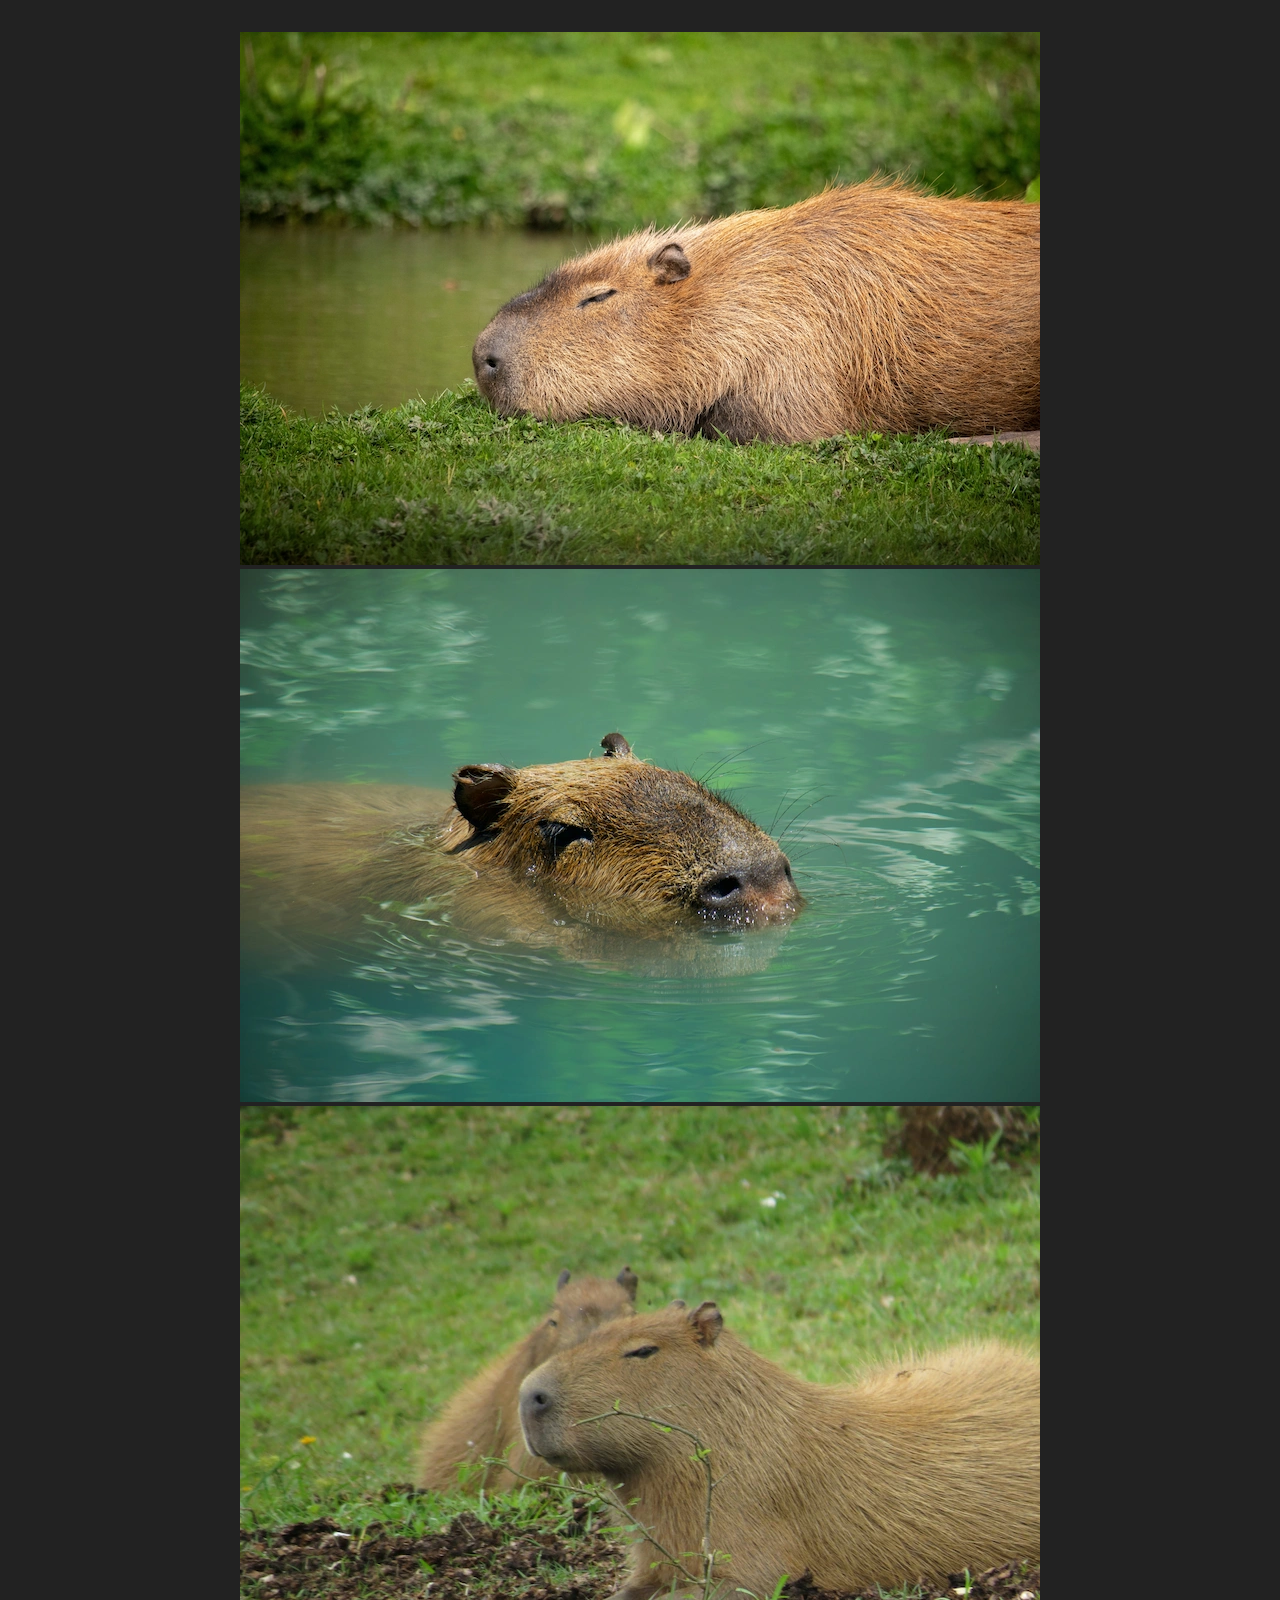
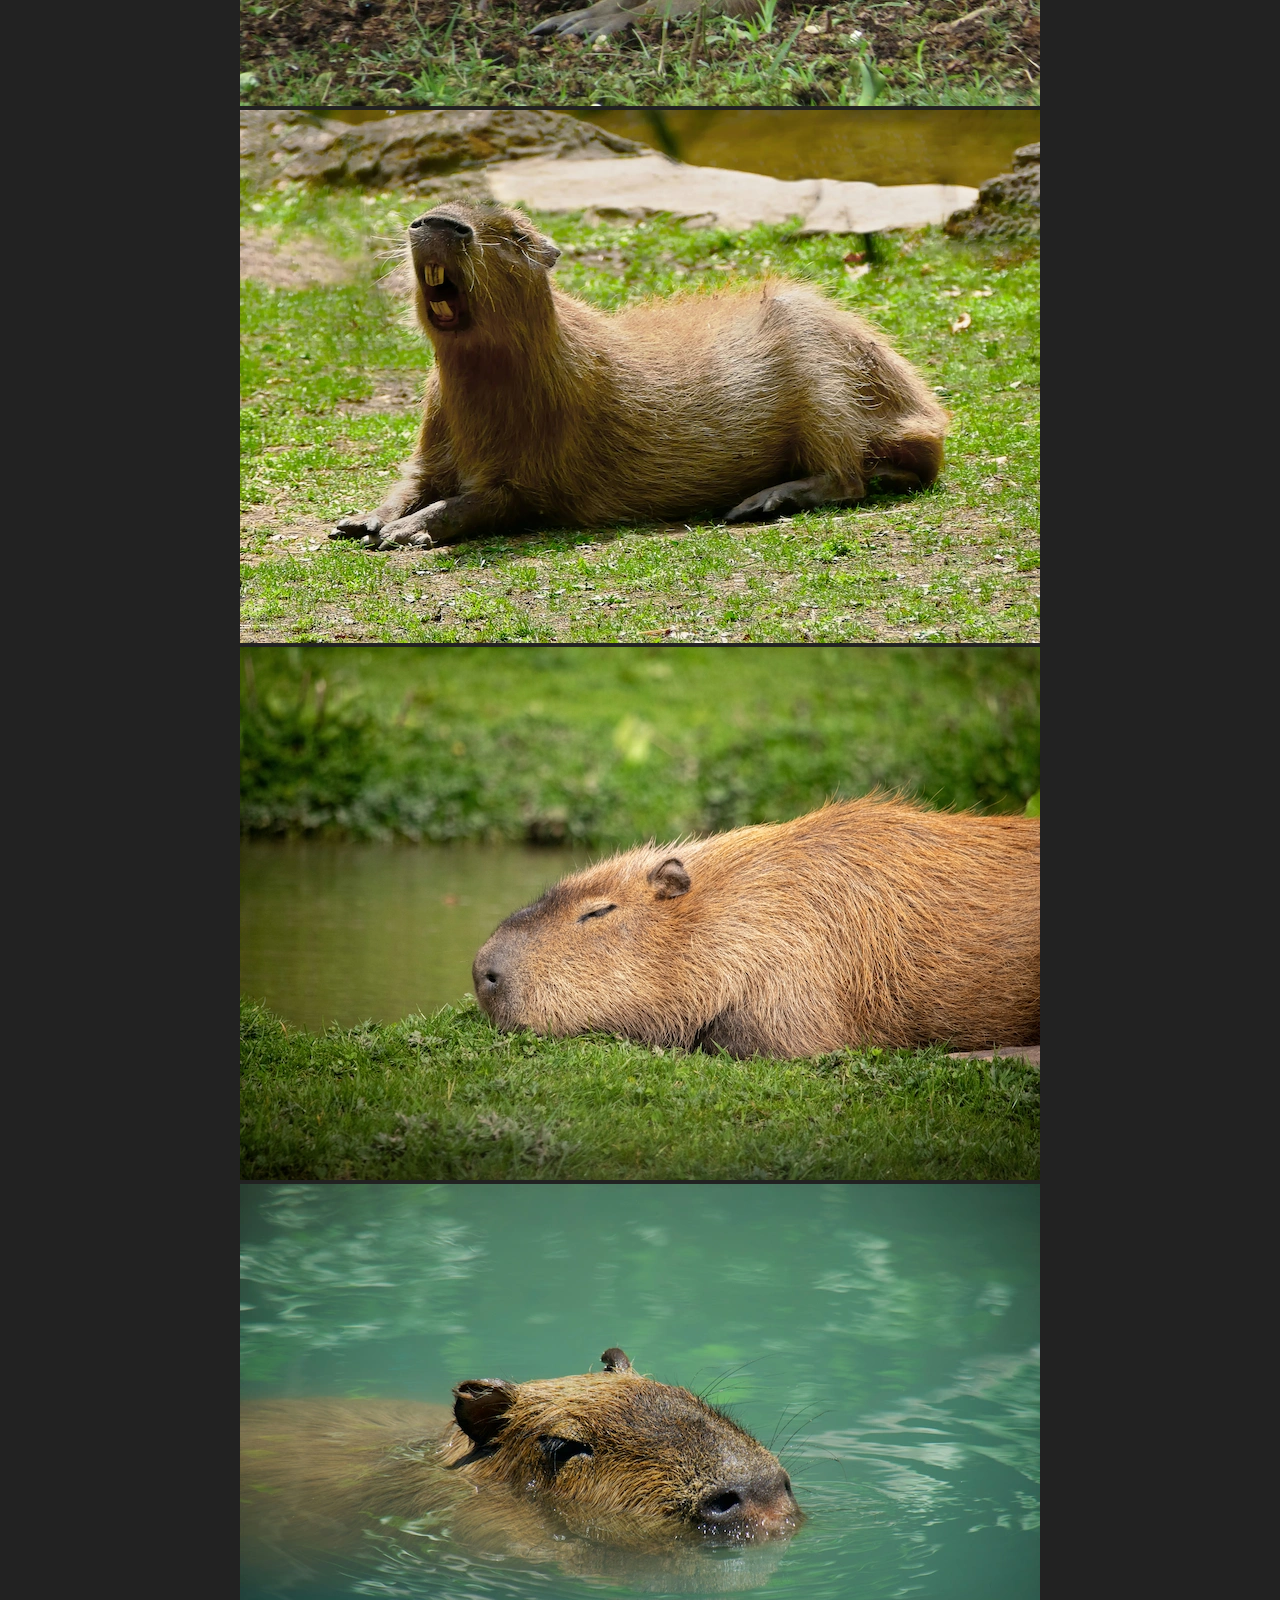
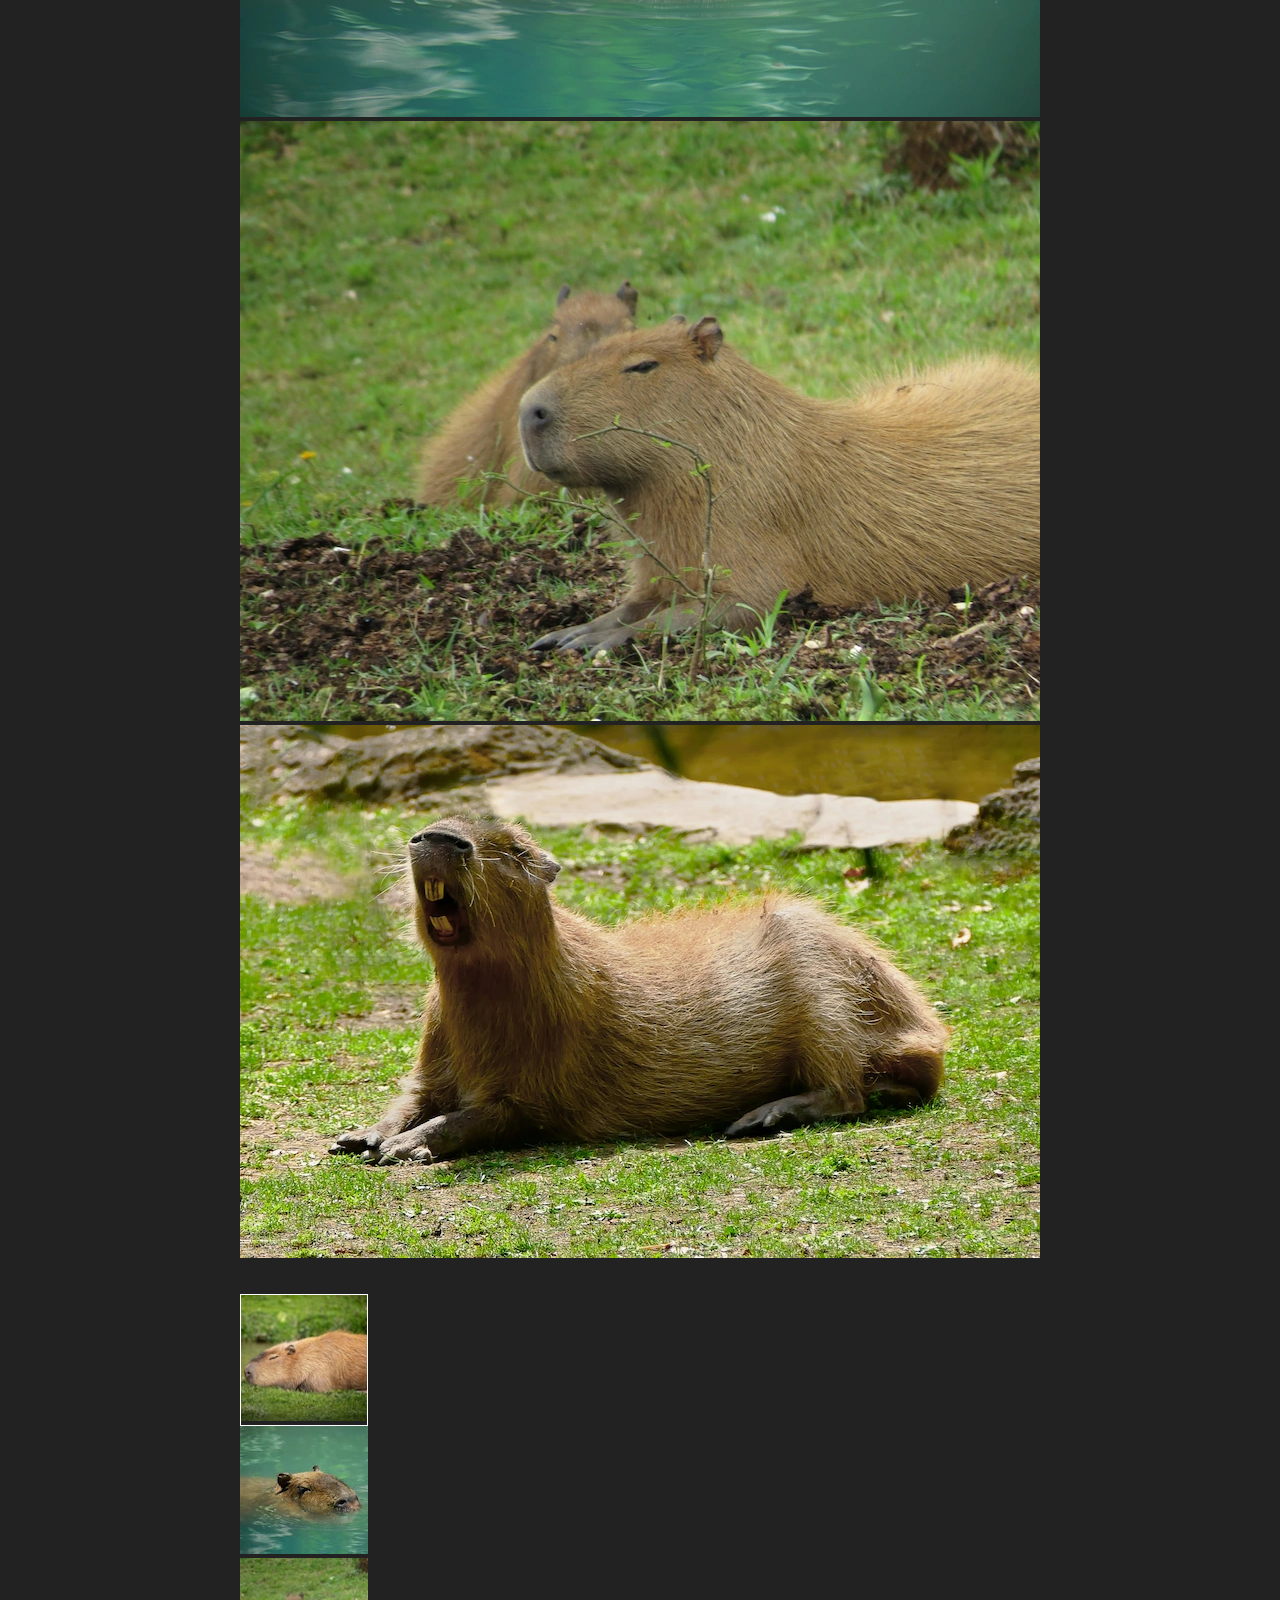
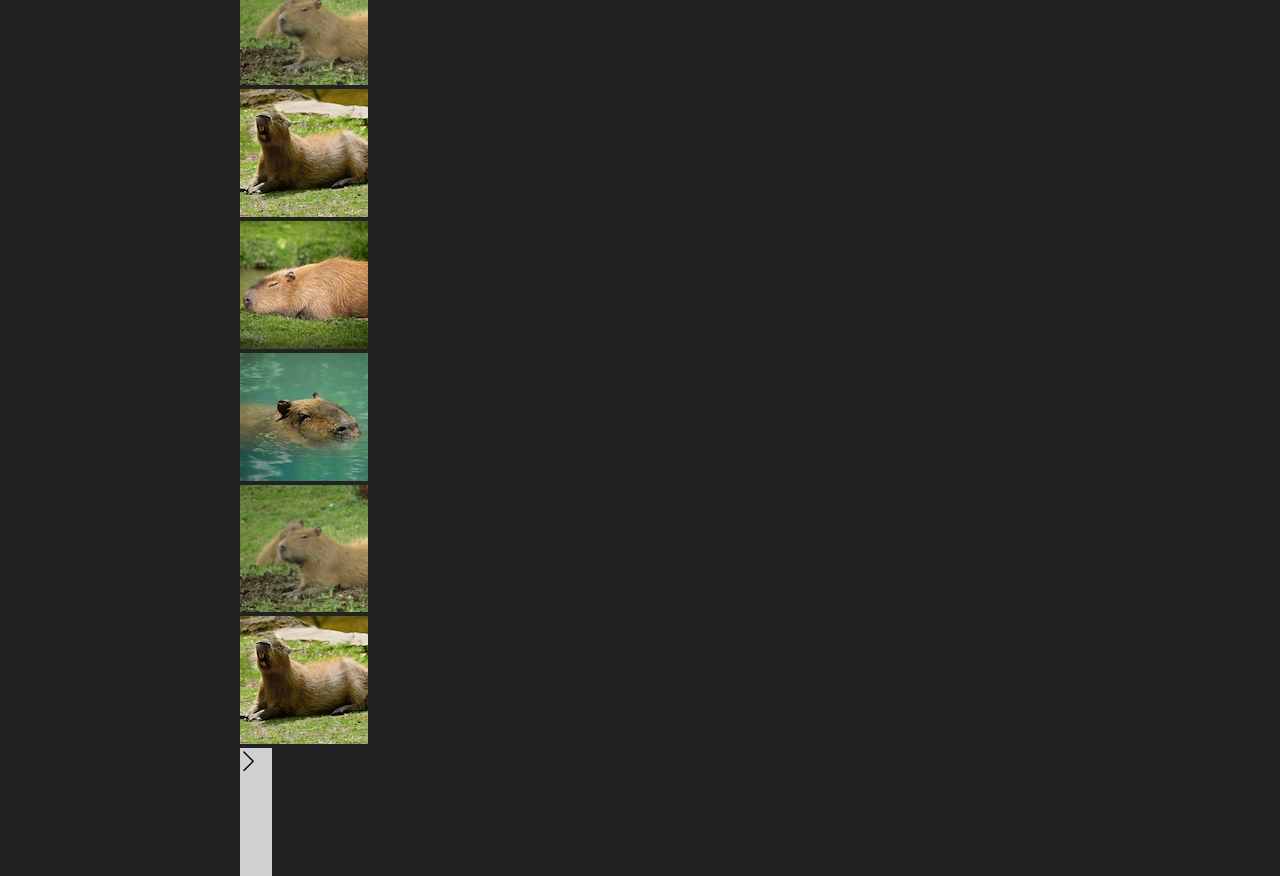
==== index.html @ a83636dc "first commit" ====
<!doctype html>
<html lang="en">
  <head>
    <meta charset="UTF-8" />
    <meta name="viewport" content="width=device-width, initial-scale=1.0" />
    <title>Swiper Slider</title>
    <link rel="stylesheet" href="swiper/swiper-bundle.min.css" />
    <script defer src="swiper/swiper-bundle.min.js"></script>
    <link rel="stylesheet" href="styles.css" />
    <script defer src="main.js"></script>
  </head>
  <body>
    <main>
      <div class="capybara-slider">
        <div class="capybara-slider__main swiper">
          <div class="swiper-wrapper">
            <div class="swiper-slide">
              <img
                src="images/capybara1-800w.webp"
                class="capybara-slider__image"
                srcset="
                  images/capybara1-300w.webp   300w,
                  images/capybara1-500w.webp   500w,
                  images/capybara1-800w.webp   800w,
                  images/capybara1-1600w.webp 1600w
                "
                sizes="(max-width: 52rem) 90vw, 50rem"
                alt=""
              />
            </div>
            <div class="swiper-slide">
              <img
                src="images/capybara2-800w.webp"
                class="capybara-slider__image"
                srcset="
                  images/capybara2-300w.webp   300w,
                  images/capybara2-500w.webp   500w,
                  images/capybara2-800w.webp   800w,
                  images/capybara2-1600w.webp 1600w
                "
                sizes="(max-width: 52rem) 90vw, 50rem"
                alt=""
              />
            </div>
            <div class="swiper-slide">
              <img
                src="images/capybara3-800w.webp"
                class="capybara-slider__image"
                srcset="
                  images/capybara3-300w.webp   300w,
                  images/capybara3-500w.webp   500w,
                  images/capybara3-800w.webp   800w,
                  images/capybara3-1600w.webp 1600w
                "
                sizes="(max-width: 52rem) 90vw, 50rem"
                alt=""
              />
            </div>
            <div class="swiper-slide">
              <img
                src="images/capybara4-800w.webp"
                class="capybara-slider__image"
                srcset="
                  images/capybara4-300w.webp   300w,
                  images/capybara4-500w.webp   500w,
                  images/capybara4-800w.webp   800w,
                  images/capybara4-1600w.webp 1600w
                "
                sizes="(max-width: 52rem) 90vw, 50rem"
                alt=""
              />
            </div>
            <div class="swiper-slide">
              <img
                src="images/capybara1-800w.webp"
                class="capybara-slider__image img-test"
                srcset="
                  images/capybara1-300w.webp   300w,
                  images/capybara1-500w.webp   500w,
                  images/capybara1-800w.webp   800w,
                  images/capybara1-1600w.webp 1600w
                "
                sizes="(max-width: 52rem) 90vw, 50rem"
                alt=""
              />
            </div>
            <div class="swiper-slide">
              <img
                src="images/capybara2-800w.webp"
                class="capybara-slider__image"
                srcset="
                  images/capybara2-300w.webp   300w,
                  images/capybara2-500w.webp   500w,
                  images/capybara2-800w.webp   800w,
                  images/capybara2-1600w.webp 1600w
                "
                sizes="(max-width: 52rem) 90vw, 50rem"
                alt=""
              />
            </div>
            <div class="swiper-slide">
              <img
                src="images/capybara3-800w.webp"
                class="capybara-slider__image"
                srcset="
                  images/capybara3-300w.webp   300w,
                  images/capybara3-500w.webp   500w,
                  images/capybara3-800w.webp   800w,
                  images/capybara3-1600w.webp 1600w
                "
                sizes="(max-width: 52rem) 90vw, 50rem"
                alt=""
              />
            </div>
            <div class="swiper-slide">
              <img
                src="images/capybara4-800w.webp"
                class="capybara-slider__image img-test"
                srcset="
                  images/capybara4-300w.webp   300w,
                  images/capybara4-500w.webp   500w,
                  images/capybara4-800w.webp   800w,
                  images/capybara4-1600w.webp 1600w
                "
                sizes="(max-width: 52rem) 90vw, 50rem"
                alt=""
              />
            </div>
          </div>
        </div>
      </div>
      <div class="capybara-slider__thumbs swiper">
        <div class="swiper-wrapper">
          <div class="capybara-slider__thumb swiper-slide">
            <img
              src="images/capybara1-thumb.webp"
              class="capybara-slider__image"
              srcset="
                images/capybara1-thumb.webp     1x,
                images/capybara1-thumb-@2x.webp 2x
              "
              width="128"
              height="128"
              alt=""
            />
          </div>
          <div class="swiper-slide">
            <img
              src="images/capybara2-thumb.webp"
              class="capybara-slider__image"
              srcset="
                images/capybara2-thumb.webp     1x,
                images/capybara2-thumb-@2x.webp 2x
              "
              width="128"
              height="128"
              alt=""
            />
          </div>
          <div class="swiper-slide">
            <img
              src="images/capybara3-thumb.webp"
              class="capybara-slider__image"
              srcset="
                images/capybara3-thumb.webp     1x,
                images/capybara3-thumb-@2x.webp 2x
              "
              width="128"
              height="128"
              alt=""
            />
          </div>
          <div class="swiper-slide">
            <img
              src="images/capybara4-thumb.webp"
              class="capybara-slider__image"
              srcset="
                images/capybara4-thumb.webp     1x,
                images/capybara4-thumb-@2x.webp 2x
              "
              width="128"
              height="128"
              alt=""
            />
          </div>
          <div class="swiper-slide">
            <img
              src="images/capybara1-thumb.webp"
              class="capybara-slider__image"
              srcset="
                images/capybara1-thumb.webp     1x,
                images/capybara1-thumb-@2x.webp 2x
              "
              width="128"
              height="128"
              alt=""
            />
          </div>
          <div class="swiper-slide">
            <img
              src="images/capybara2-thumb.webp"
              class="capybara-slider__image img-test"
              srcset="
                images/capybara2-thumb.webp     1x,
                images/capybara2-thumb-@2x.webp 2x
              "
              width="128"
              height="128"
              alt=""
            />
          </div>
          <div class="swiper-slide">
            <img
              src="images/capybara3-thumb.webp"
              class="capybara-slider__image"
              srcset="
                images/capybara3-thumb.webp     1x,
                images/capybara3-thumb-@2x.webp 2x
              "
              width="128"
              height="128"
              alt=""
            />
          </div>
          <div class="swiper-slide">
            <img
              src="images/capybara4-thumb.webp"
              class="capybara-slider__image img-test"
              srcset="
                images/capybara4-thumb.webp     1x,
                images/capybara4-thumb-@2x.webp 2x
              "
              width="128"
              height="128"
              alt=""
            />
          </div>
        </div>
        <div
          class="capybara-slider__thumb-button-prev swiper-button-prev"
        ></div>
        <div
          class="capybara-slider__thumb-button-next swiper-button-next"
        ></div>
      </div>
    </main>
  </body>
</html>
---- styles.css ----
* {
  box-sizing: border-box;
  margin: 0;
  padding: 0;
}

body {
  font-family: Verdana, Geneva, Tahoma, sans-serif;
  background-color: rgb(34, 34, 34);
  display: flex;
  flex-direction: column;
  align-items: center;
  min-height: 100dvh;
  min-width: 0;
}

.capybara-slider__main {
  width: 50rem;
  aspect-ratio: 3 / 2;
  margin-top: 2rem;
  margin-bottom: 2rem;
  -webkit-user-drag: none;
  -webkit-user-select: none;
  user-select: none;
}

.capybara-slider__thumbs {
  width: 50rem;
  height: 8rem;
  -webkit-user-drag: none;
  -webkit-user-select: none;
  user-select: none;
}

.capybara-slider__thumbs .swiper-slide {
  width: 8rem;
  height: 100%;
  cursor: pointer;
}

.capybara-slider__image {
  object-fit: cover;
  width: 100%;
  height: 100%;
}

.capybara-slider__thumbs .swiper-button-prev,
.capybara-slider__thumbs .swiper-button-next {
  top: 0;
  height: 100%;
  width: 2rem;
  padding: 0.2rem;
  margin-top: 0;
  background-color: rgb(209, 208, 208);
  color: black;
}

.capybara-slider__thumbs .swiper-button-prev {
  left: 0;
}

.capybara-slider__thumbs .swiper-button-next {
  right: 0;
}

.capybara-slider__thumbs .swiper-button-disabled {
  display: none;
}

.capybara-slider__thumbs .swiper-slide-thumb-active {
  border: 1px solid white;
}

@media (max-width: 52em) {
  .capybara-slider__main {
    width: 90vw;
  }
  .capybara-slider__thumbs {
    width: 90vw;
  }
}

@media (max-width: 31em) {
  .capybara-slider__thumbs .swiper-button-prev,
  .capybara-slider__thumbs .swiper-button-next {
    width: 1.5rem;
  }
}
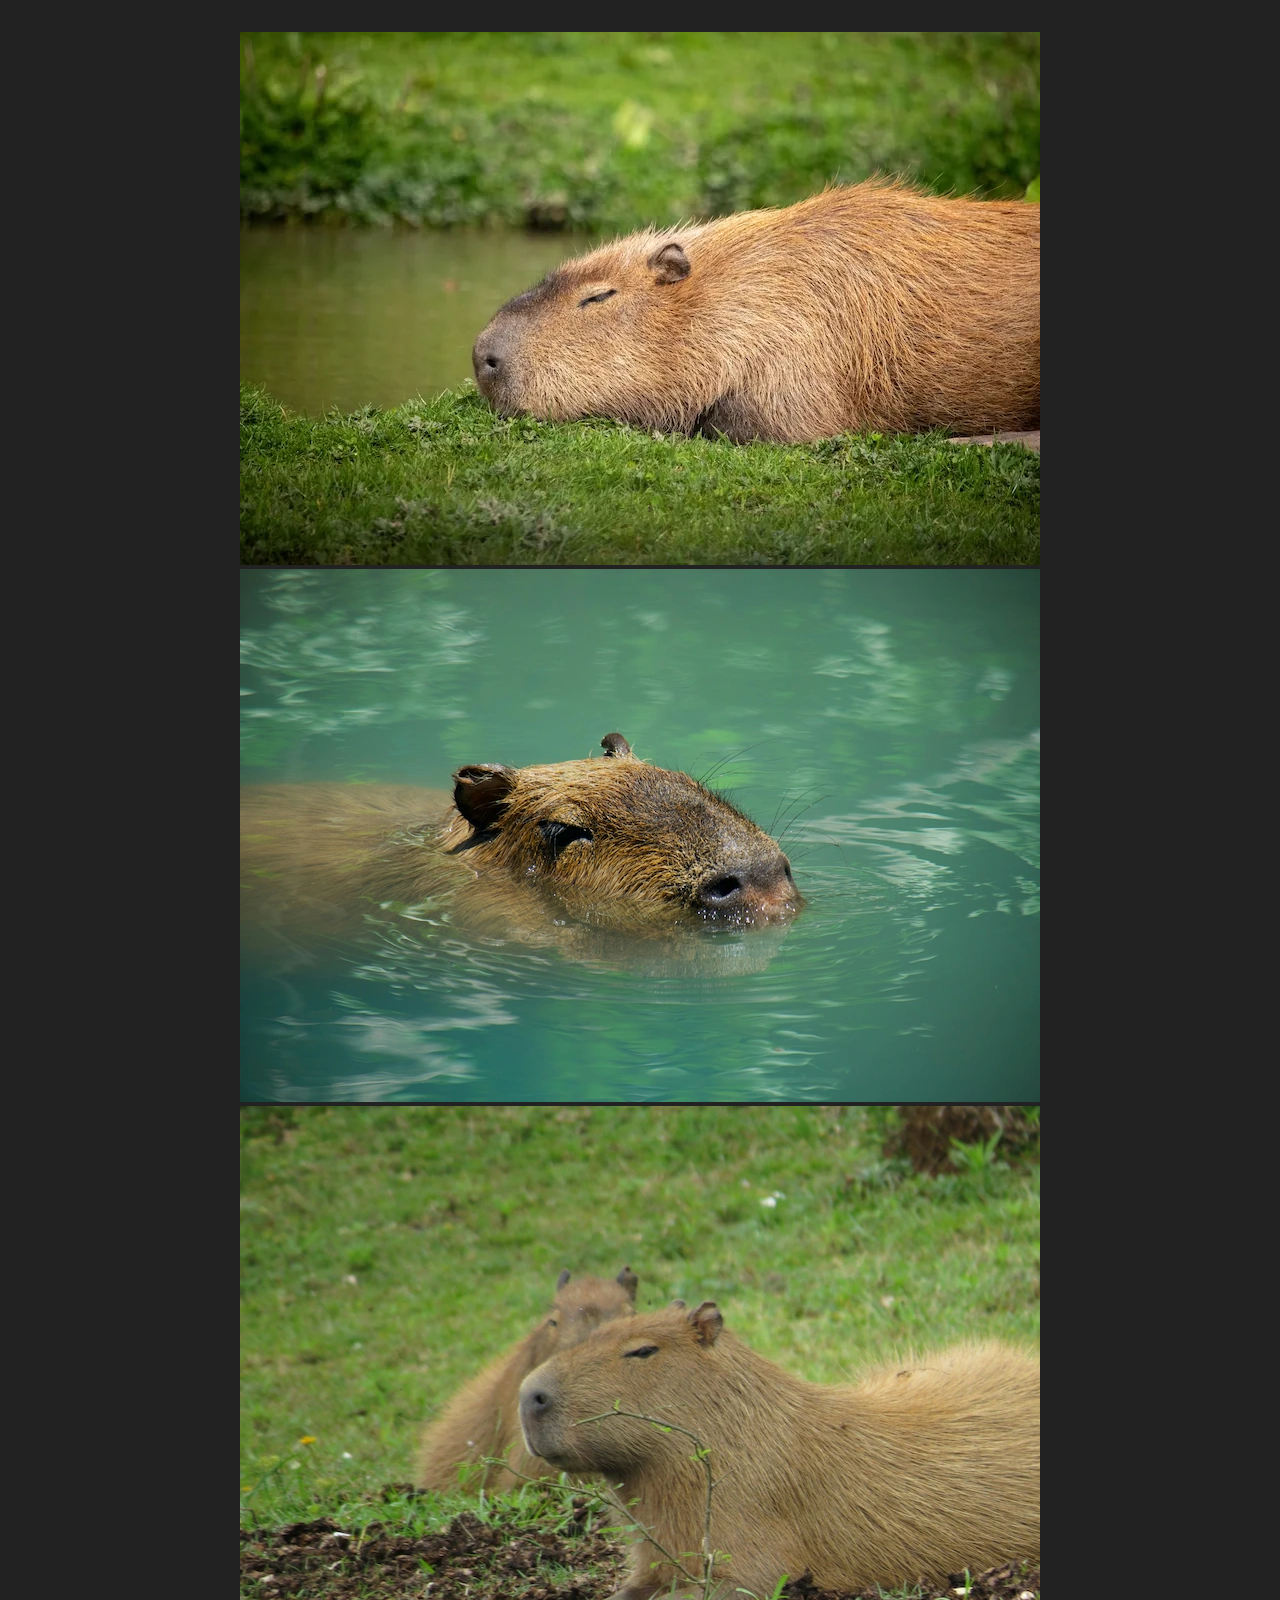
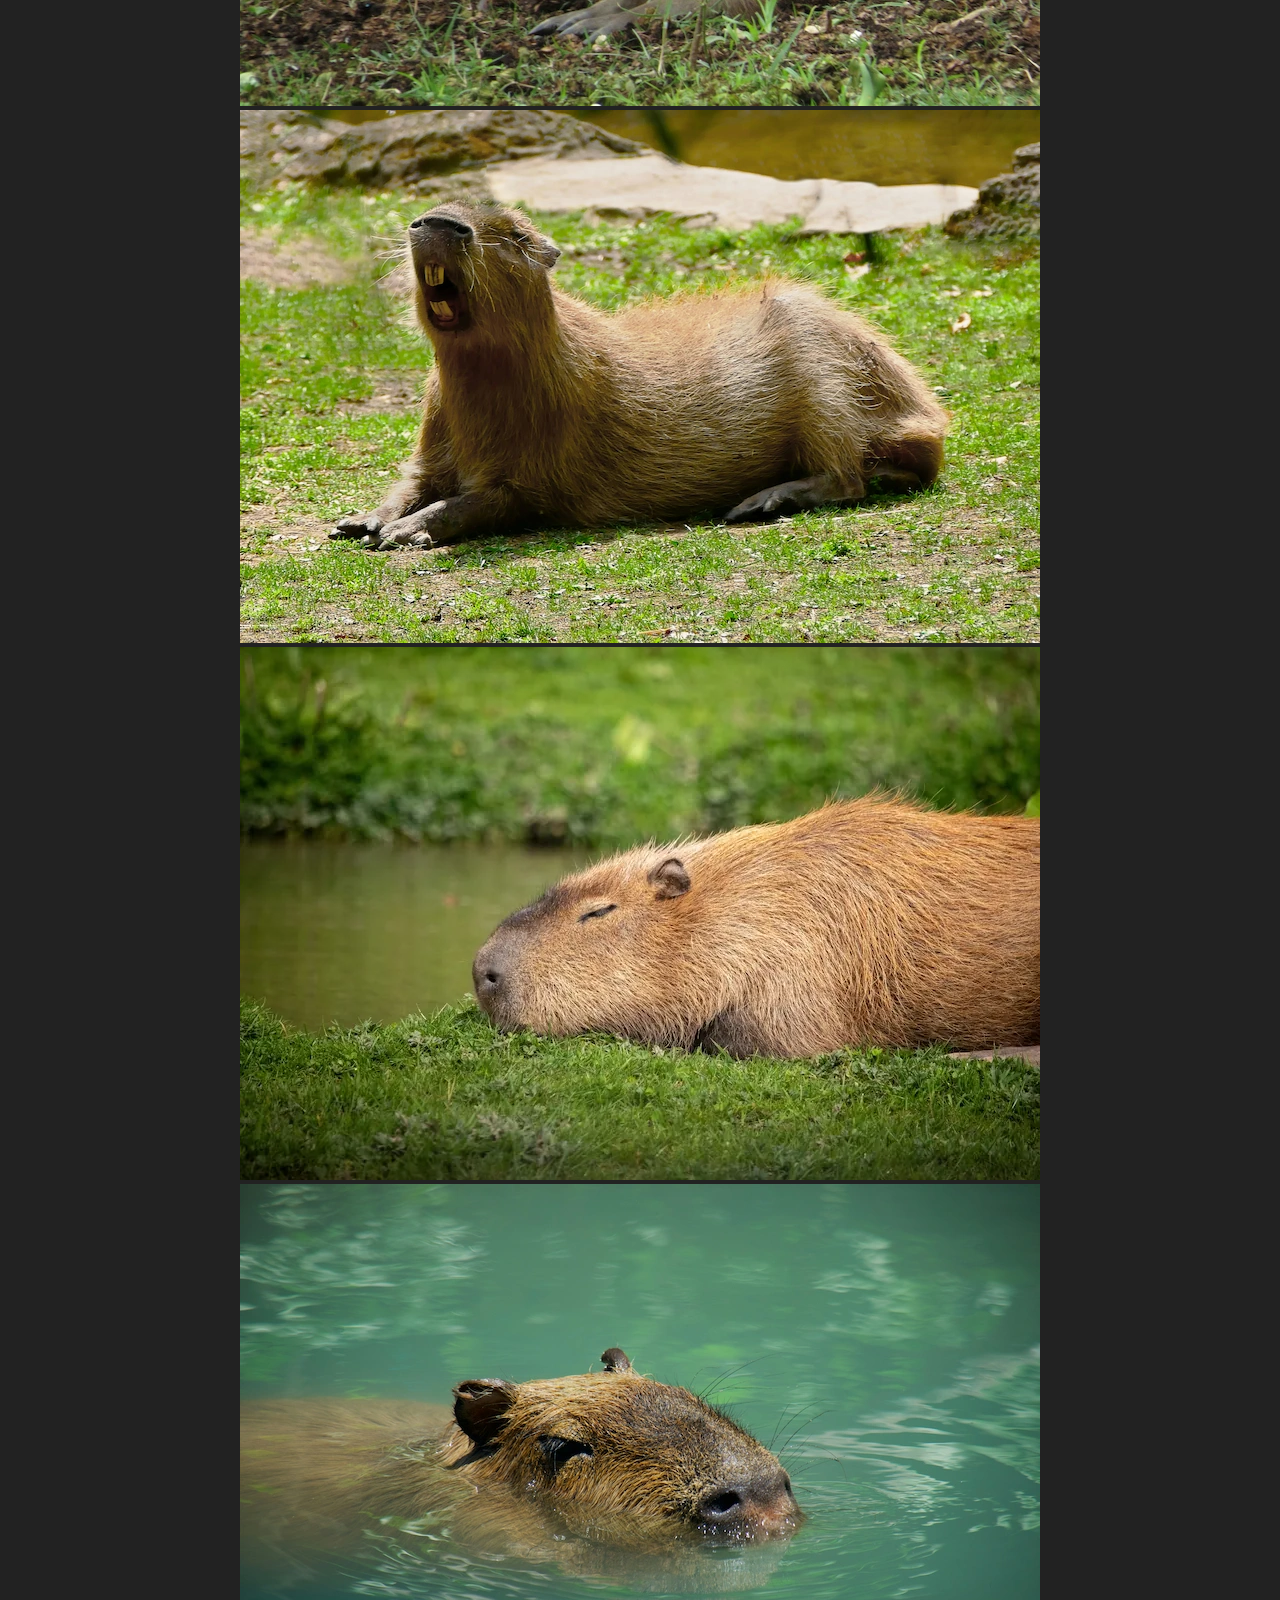
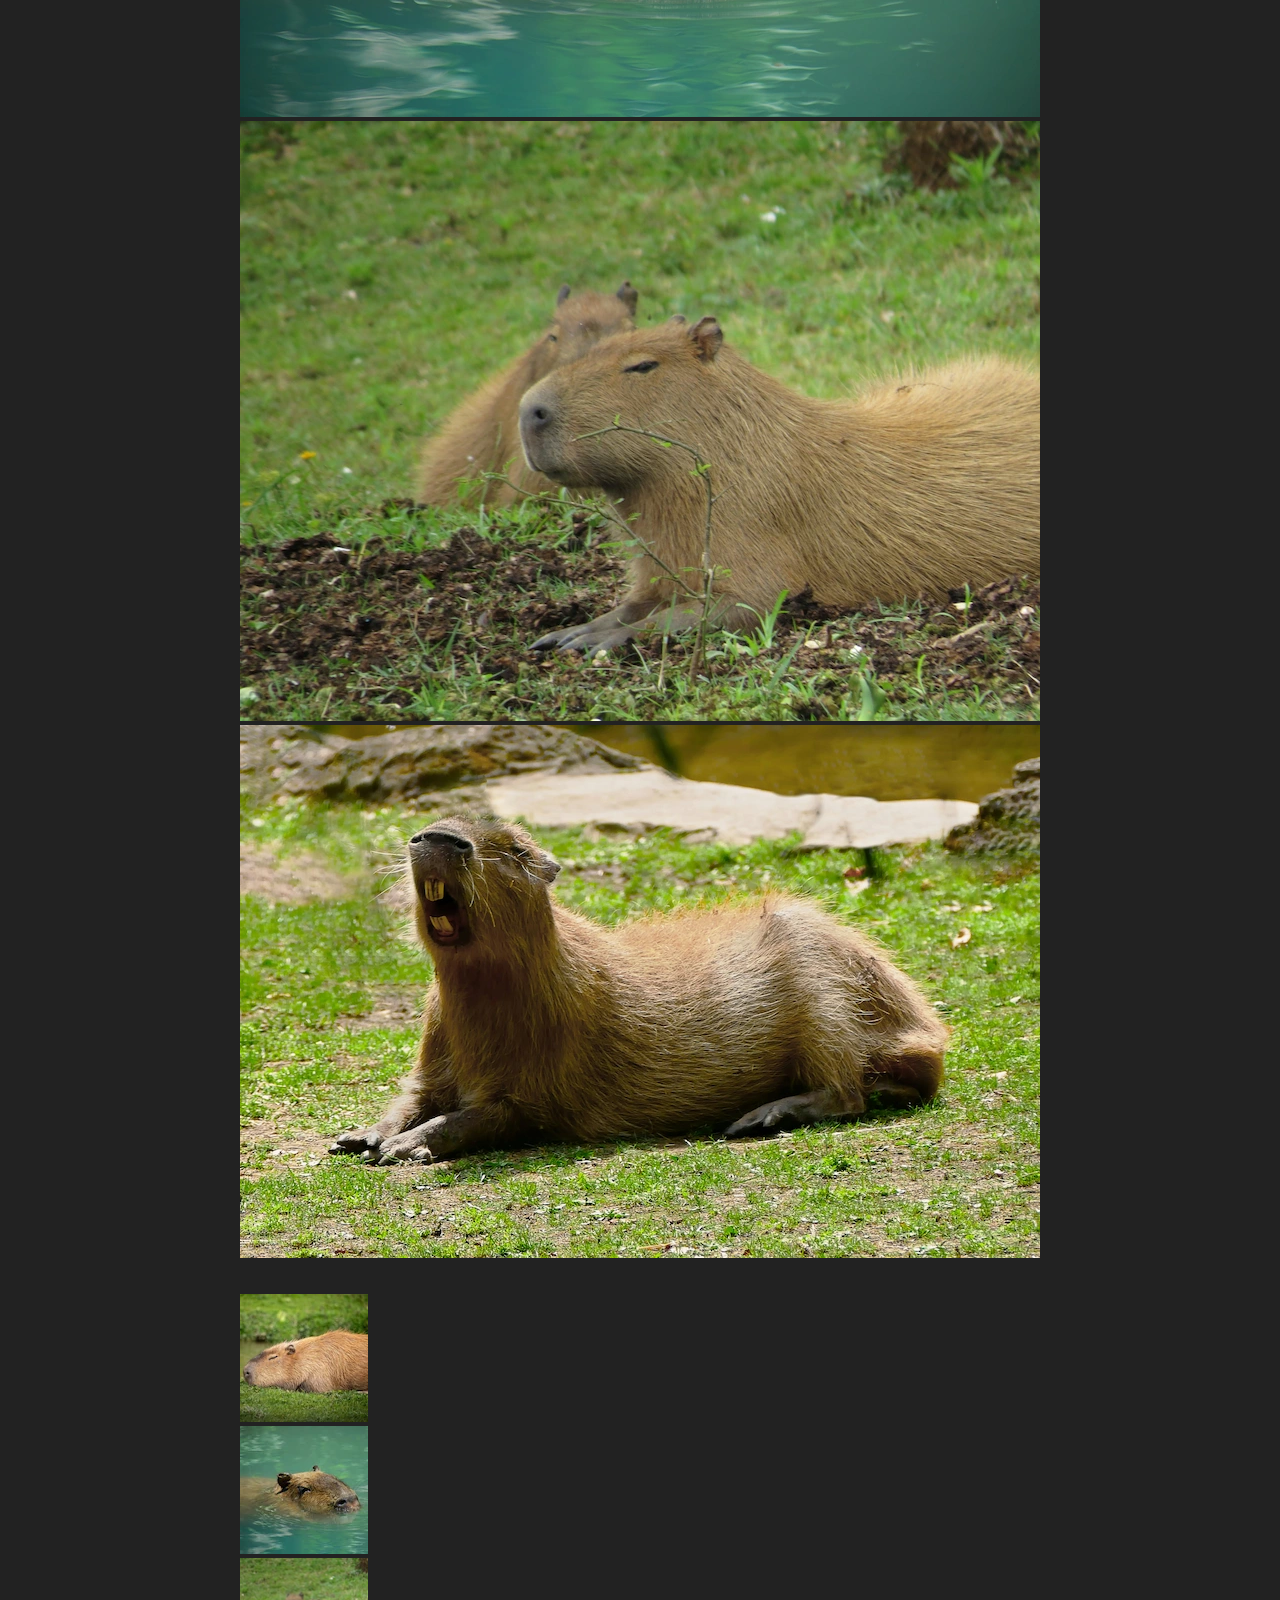
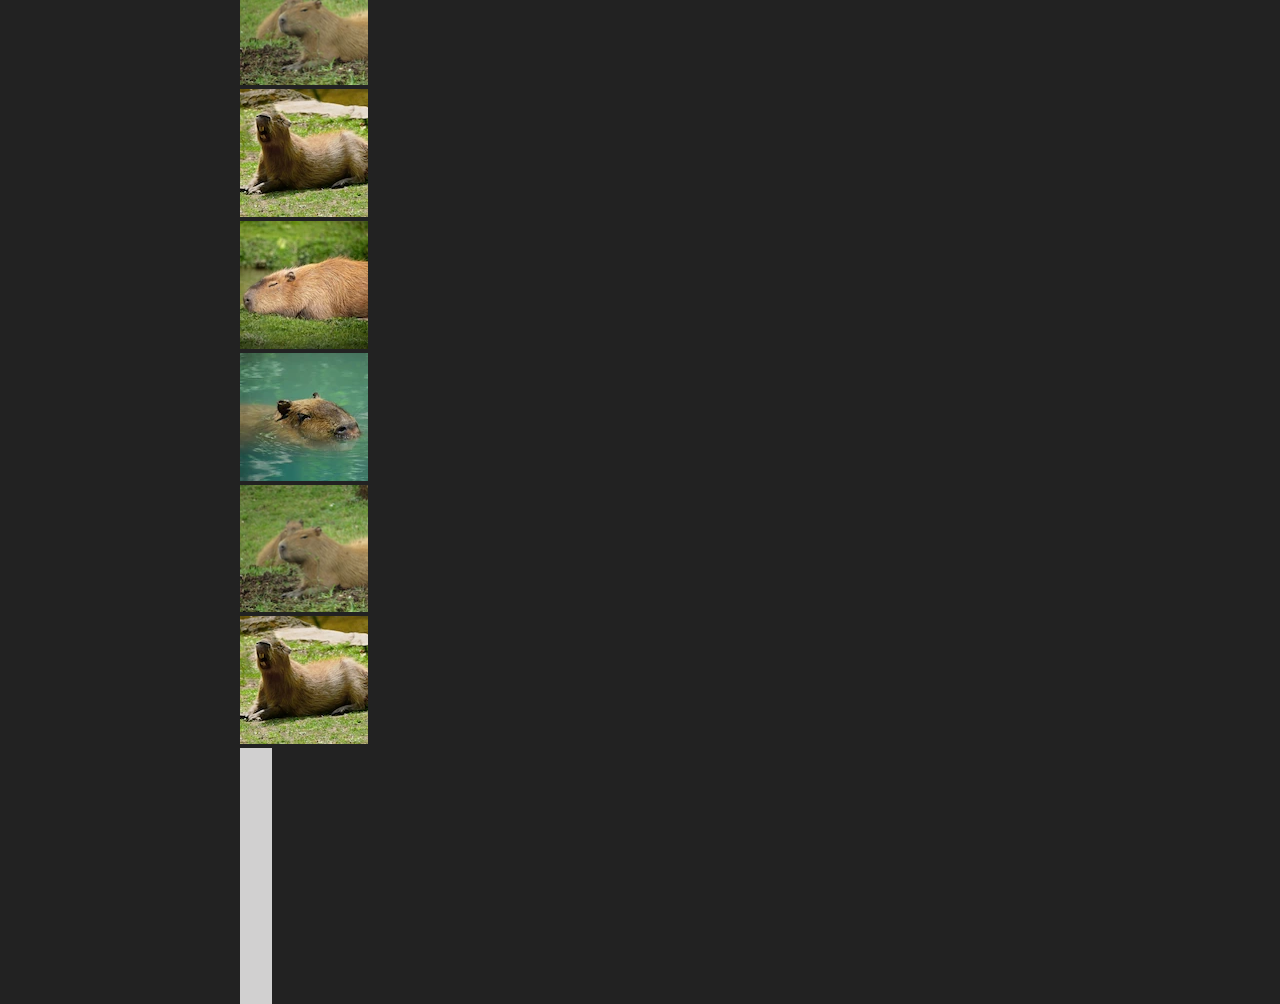
==== commit 0c07f6f9: "c" ====
--- a/index.html
+++ b/index.html
@@ -5,7 +5,7 @@
     <meta name="viewport" content="width=device-width, initial-scale=1.0" />
     <title>Swiper Slider</title>
     <link rel="stylesheet" href="swiper/swiper-bundle.min.css" />
-    <script defer src="swiper/swiper-bundle.min.js"></script>
+    <!-- <script defer src="swiper/swiper-bundle.min.js"></script> -->
     <link rel="stylesheet" href="styles.css" />
     <script defer src="main.js"></script>
   </head>
@@ -26,6 +26,7 @@
                 "
                 sizes="(max-width: 52rem) 90vw, 50rem"
                 alt=""
+                loading="eager"
               />
             </div>
             <div class="swiper-slide">
@@ -40,7 +41,11 @@
                 "
                 sizes="(max-width: 52rem) 90vw, 50rem"
                 alt=""
-              />
+                loading="lazy"
+              />
+              <div
+                class="swiper-lazy-preloader swiper-lazy-preloader-white"
+              ></div>
             </div>
             <div class="swiper-slide">
               <img
@@ -54,7 +59,11 @@
                 "
                 sizes="(max-width: 52rem) 90vw, 50rem"
                 alt=""
-              />
+                loading="lazy"
+              />
+              <div
+                class="swiper-lazy-preloader swiper-lazy-preloader-white"
+              ></div>
             </div>
             <div class="swiper-slide">
               <img
@@ -68,12 +77,16 @@
                 "
                 sizes="(max-width: 52rem) 90vw, 50rem"
                 alt=""
-              />
+                loading="lazy"
+              />
+              <div
+                class="swiper-lazy-preloader swiper-lazy-preloader-white"
+              ></div>
             </div>
             <div class="swiper-slide">
               <img
                 src="images/capybara1-800w.webp"
-                class="capybara-slider__image img-test"
+                class="capybara-slider__image"
                 srcset="
                   images/capybara1-300w.webp   300w,
                   images/capybara1-500w.webp   500w,
@@ -82,7 +95,11 @@
                 "
                 sizes="(max-width: 52rem) 90vw, 50rem"
                 alt=""
-              />
+                loading="lazy"
+              />
+              <div
+                class="swiper-lazy-preloader swiper-lazy-preloader-white"
+              ></div>
             </div>
             <div class="swiper-slide">
               <img
@@ -96,7 +113,11 @@
                 "
                 sizes="(max-width: 52rem) 90vw, 50rem"
                 alt=""
-              />
+                loading="lazy"
+              />
+              <div
+                class="swiper-lazy-preloader swiper-lazy-preloader-white"
+              ></div>
             </div>
             <div class="swiper-slide">
               <img
@@ -110,12 +131,16 @@
                 "
                 sizes="(max-width: 52rem) 90vw, 50rem"
                 alt=""
-              />
+                loading="lazy"
+              />
+              <div
+                class="swiper-lazy-preloader swiper-lazy-preloader-white"
+              ></div>
             </div>
             <div class="swiper-slide">
               <img
                 src="images/capybara4-800w.webp"
-                class="capybara-slider__image img-test"
+                class="capybara-slider__image"
                 srcset="
                   images/capybara4-300w.webp   300w,
                   images/capybara4-500w.webp   500w,
@@ -124,7 +149,11 @@
                 "
                 sizes="(max-width: 52rem) 90vw, 50rem"
                 alt=""
-              />
+                loading="lazy"
+              />
+              <div
+                class="swiper-lazy-preloader swiper-lazy-preloader-white"
+              ></div>
             </div>
           </div>
         </div>
@@ -194,12 +223,13 @@
               width="128"
               height="128"
               alt=""
+              loading="lazy"
             />
           </div>
           <div class="swiper-slide">
             <img
               src="images/capybara2-thumb.webp"
-              class="capybara-slider__image img-test"
+              class="capybara-slider__image"
               srcset="
                 images/capybara2-thumb.webp     1x,
                 images/capybara2-thumb-@2x.webp 2x
@@ -207,6 +237,7 @@
               width="128"
               height="128"
               alt=""
+              loading="lazy"
             />
           </div>
           <div class="swiper-slide">
@@ -220,12 +251,14 @@
               width="128"
               height="128"
               alt=""
-            />
+              loading="lazy"
+            />
+            <div></div>
           </div>
           <div class="swiper-slide">
             <img
               src="images/capybara4-thumb.webp"
-              class="capybara-slider__image img-test"
+              class="capybara-slider__image"
               srcset="
                 images/capybara4-thumb.webp     1x,
                 images/capybara4-thumb-@2x.webp 2x
@@ -233,6 +266,7 @@
               width="128"
               height="128"
               alt=""
+              loading="lazy"
             />
           </div>
         </div>
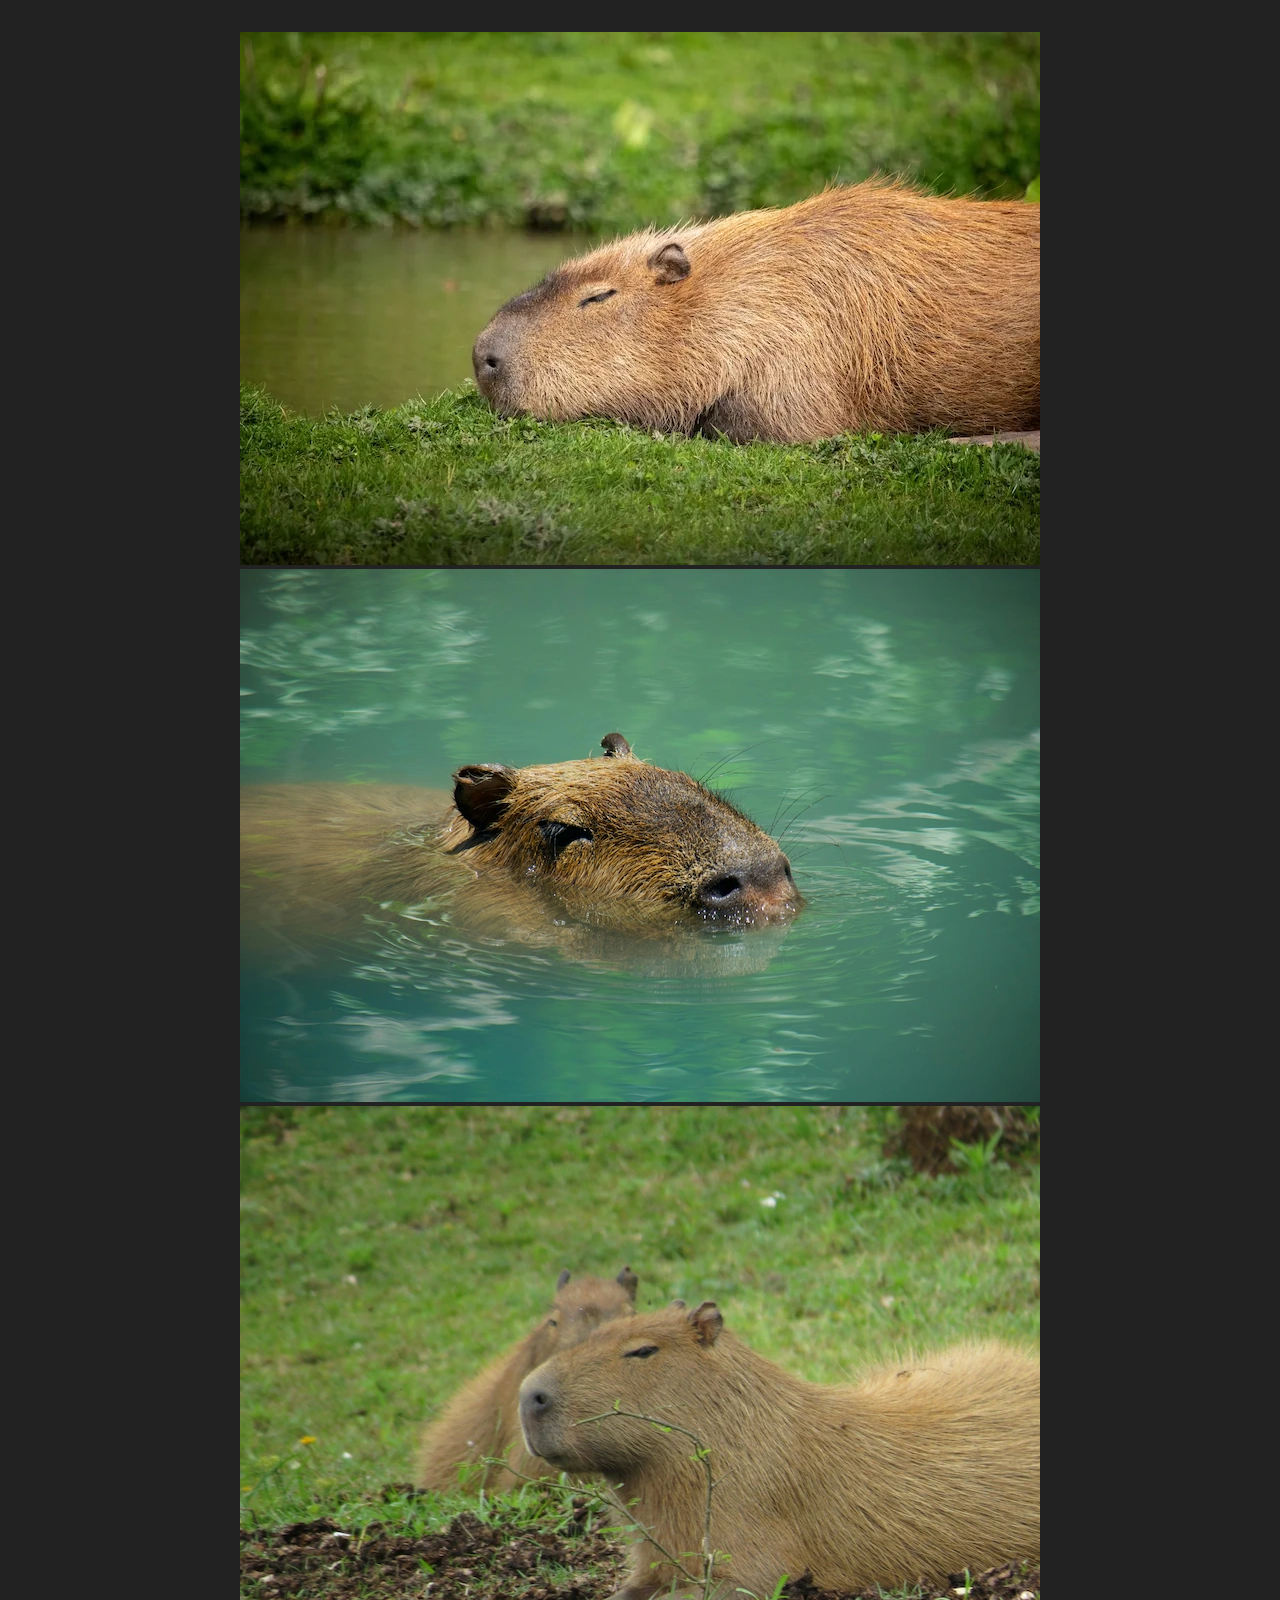
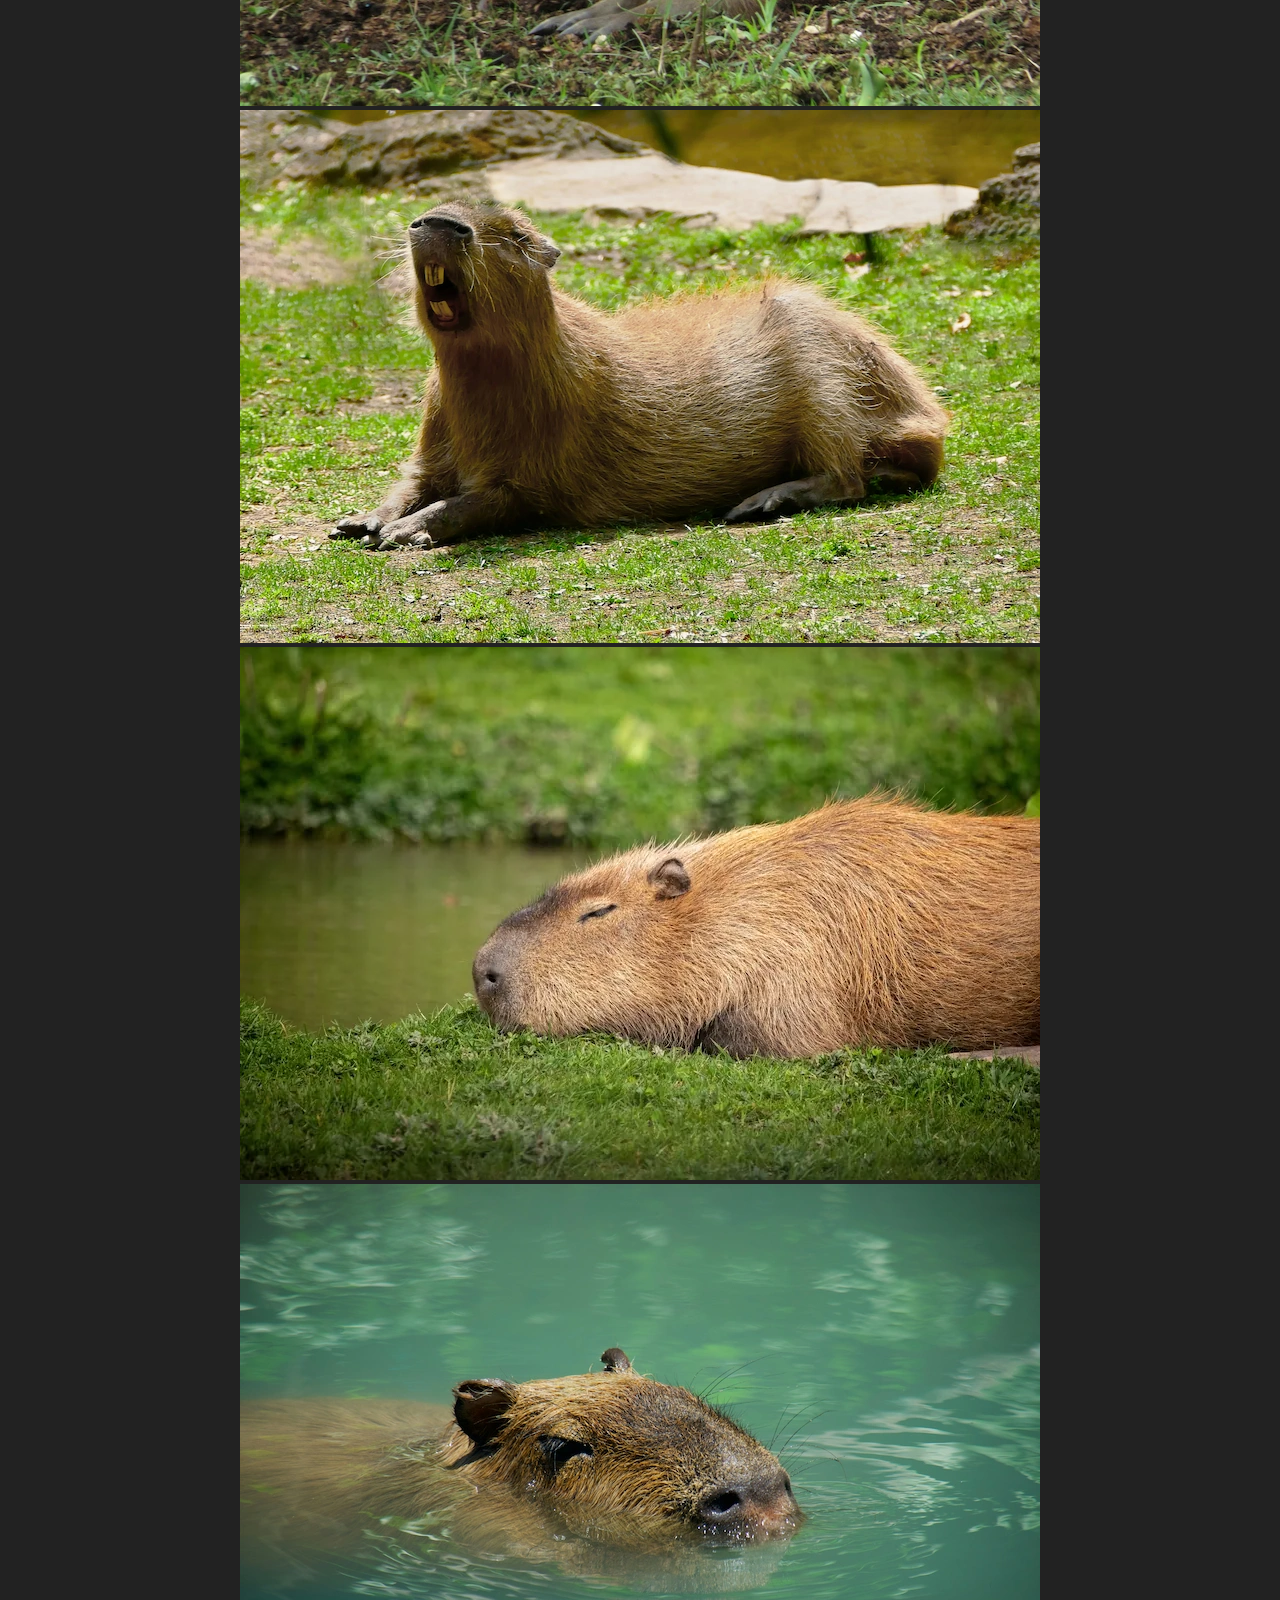
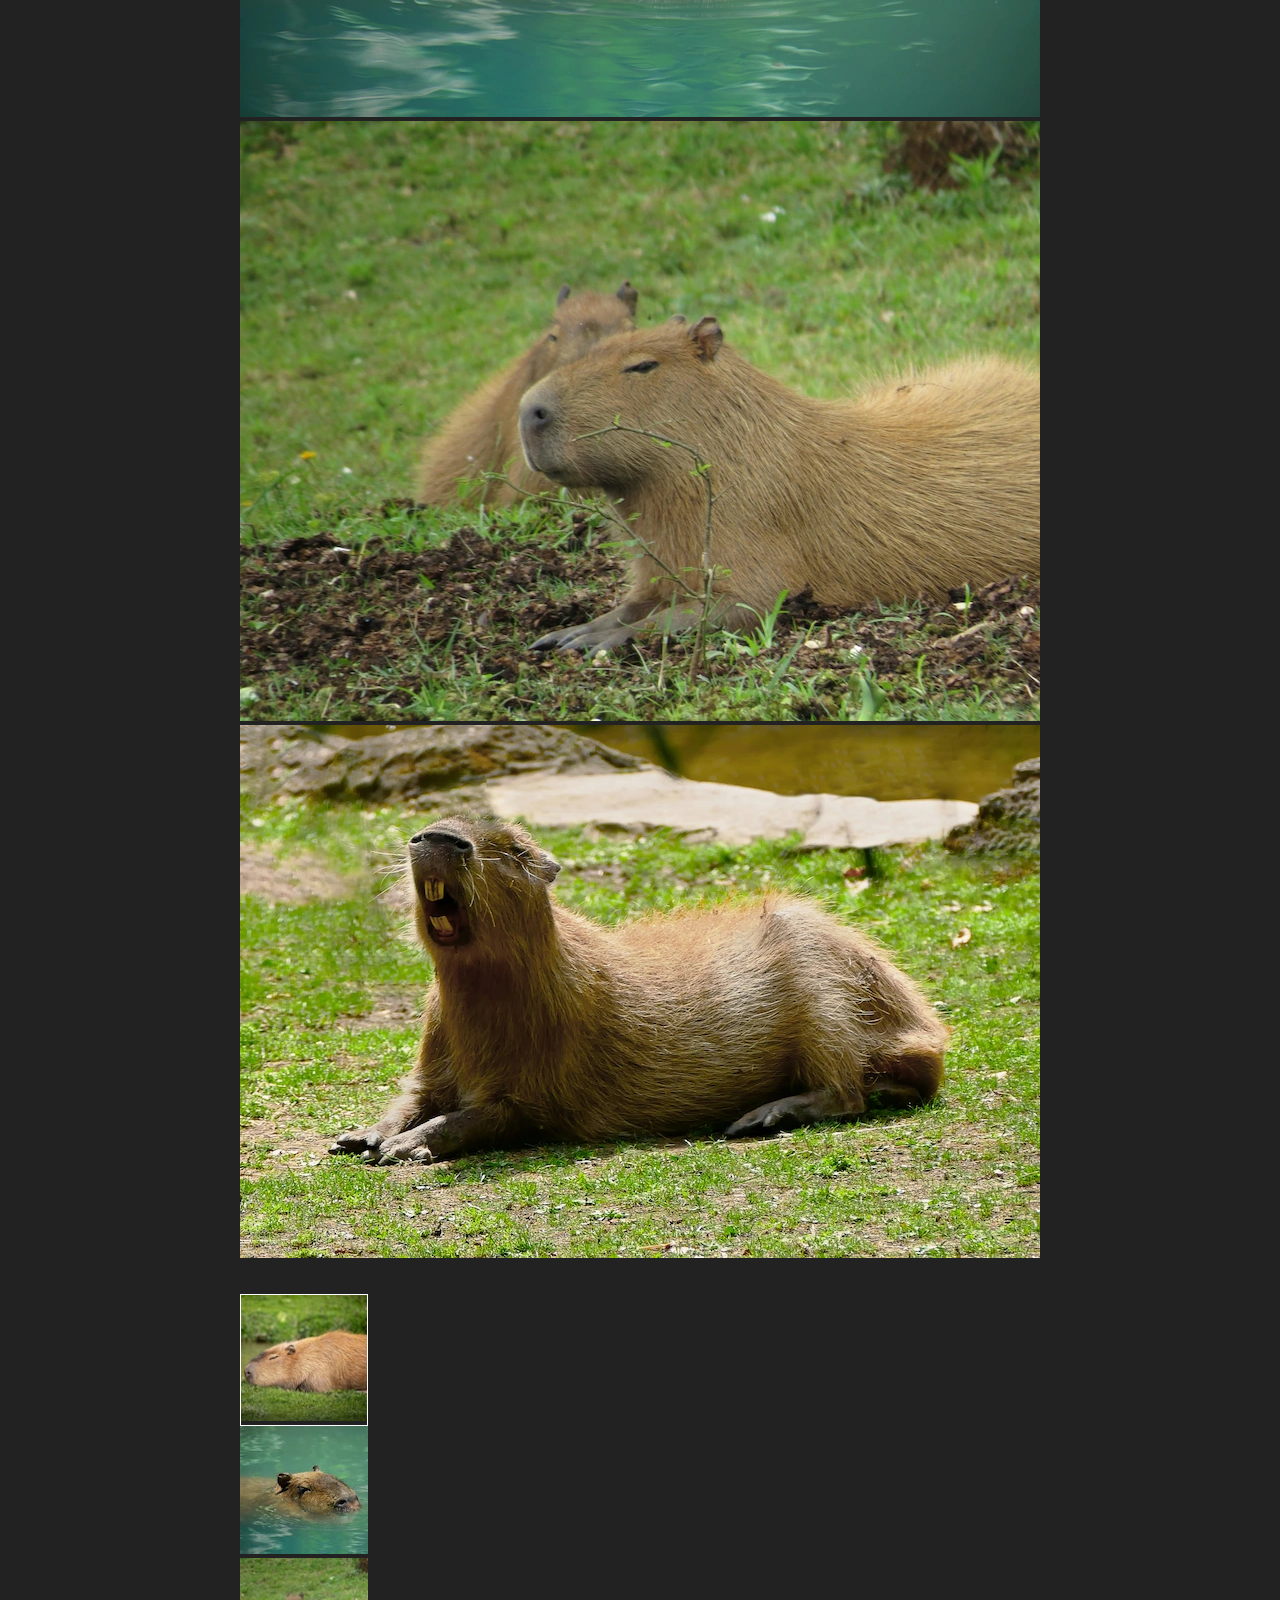
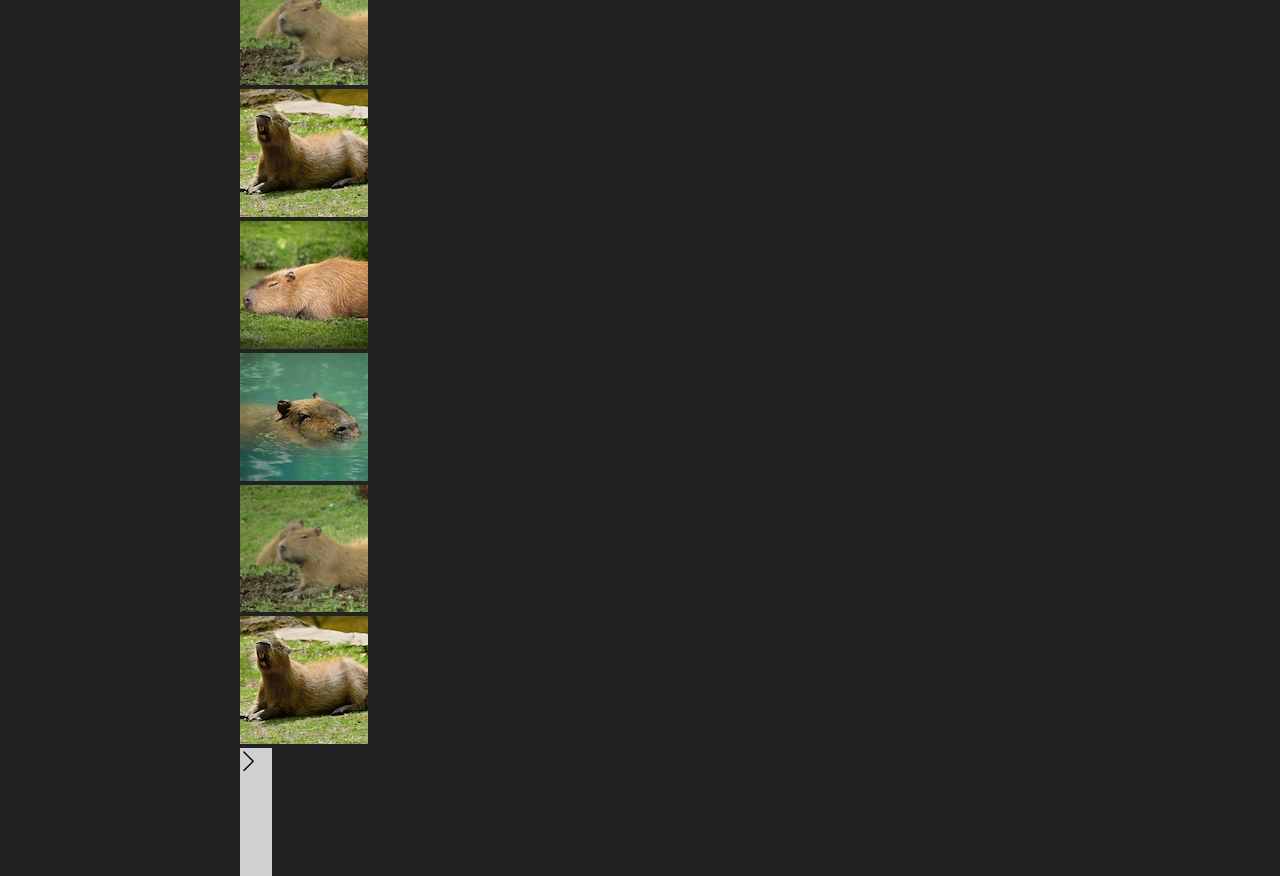
==== commit 3f8a3a26: "c" ====
--- a/index.html
+++ b/index.html
@@ -5,7 +5,7 @@
     <meta name="viewport" content="width=device-width, initial-scale=1.0" />
     <title>Swiper Slider</title>
     <link rel="stylesheet" href="swiper/swiper-bundle.min.css" />
-    <!-- <script defer src="swiper/swiper-bundle.min.js"></script> -->
+    <script defer src="swiper/swiper-bundle.min.js"></script>
     <link rel="stylesheet" href="styles.css" />
     <script defer src="main.js"></script>
   </head>
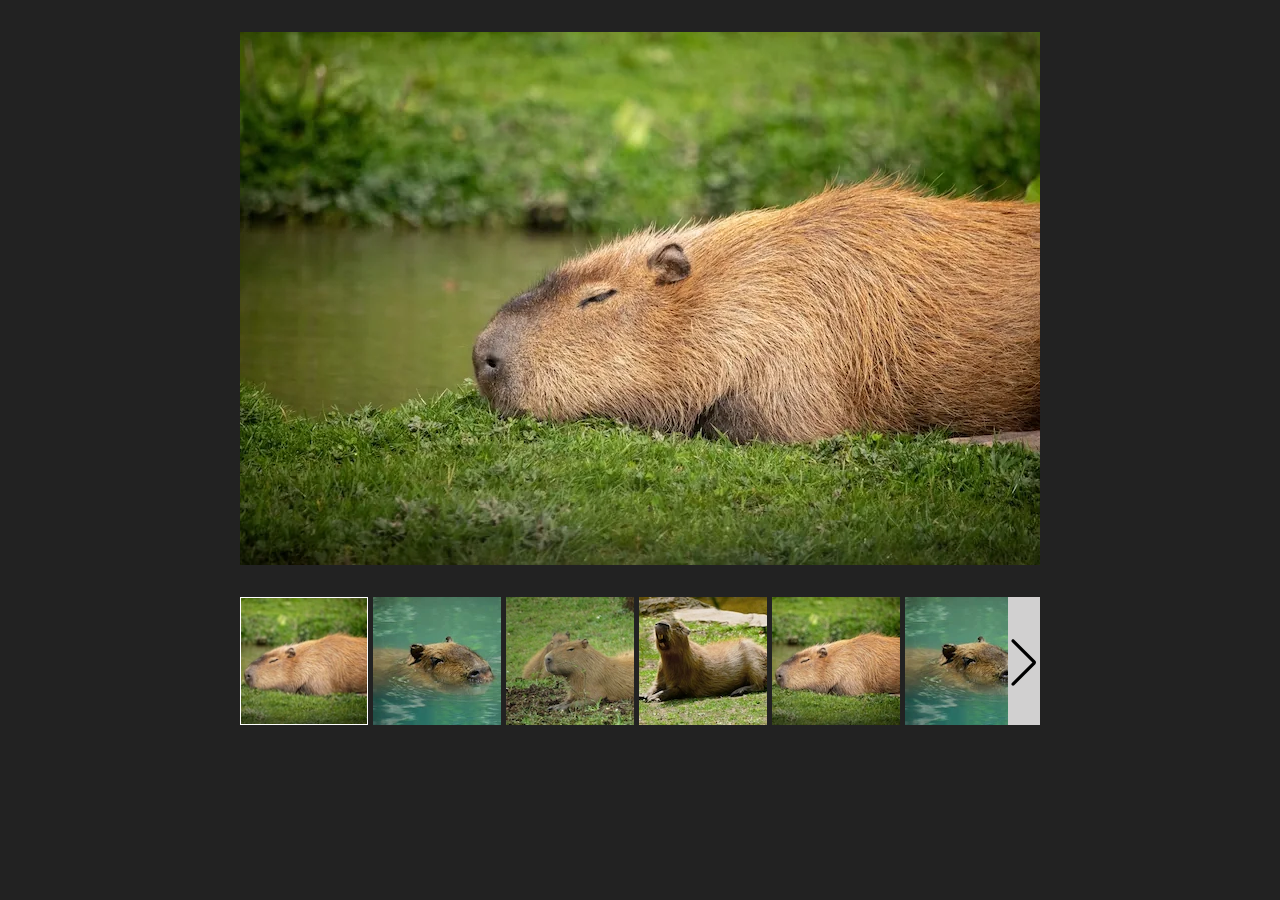
==== commit ac59d865: "c" ====
--- a/index.html
+++ b/index.html
@@ -4,6 +4,8 @@
     <meta charset="UTF-8" />
     <meta name="viewport" content="width=device-width, initial-scale=1.0" />
     <title>Swiper Slider</title>
+    <!-- Swiper styles were processed with PostCSS -->
+    <link rel="stylesheet" href="swiper-bundle.min.css" />
     <link rel="stylesheet" href="swiper/swiper-bundle.min.css" />
     <script defer src="swiper/swiper-bundle.min.js"></script>
     <link rel="stylesheet" href="styles.css" />
@@ -11,9 +13,13 @@
   </head>
   <body>
     <main>
+      <!-- Wrapper that contains both the main slider and the thumbnails slider -->
       <div class="capybara-slider">
+        <!-- Main slider (large images) -->
         <div class="capybara-slider__main swiper">
+          <!-- Required wrapper for Swiper slides -->
           <div class="swiper-wrapper">
+            <!-- Slides -->
             <div class="swiper-slide">
               <img
                 src="images/capybara1-800w.webp"
@@ -26,7 +32,6 @@
                 "
                 sizes="(max-width: 52rem) 90vw, 50rem"
                 alt=""
-                loading="eager"
               />
             </div>
             <div class="swiper-slide">
@@ -43,9 +48,6 @@
                 alt=""
                 loading="lazy"
               />
-              <div
-                class="swiper-lazy-preloader swiper-lazy-preloader-white"
-              ></div>
             </div>
             <div class="swiper-slide">
               <img
@@ -61,9 +63,6 @@
                 alt=""
                 loading="lazy"
               />
-              <div
-                class="swiper-lazy-preloader swiper-lazy-preloader-white"
-              ></div>
             </div>
             <div class="swiper-slide">
               <img
@@ -79,9 +78,6 @@
                 alt=""
                 loading="lazy"
               />
-              <div
-                class="swiper-lazy-preloader swiper-lazy-preloader-white"
-              ></div>
             </div>
             <div class="swiper-slide">
               <img
@@ -97,9 +93,6 @@
                 alt=""
                 loading="lazy"
               />
-              <div
-                class="swiper-lazy-preloader swiper-lazy-preloader-white"
-              ></div>
             </div>
             <div class="swiper-slide">
               <img
@@ -115,9 +108,6 @@
                 alt=""
                 loading="lazy"
               />
-              <div
-                class="swiper-lazy-preloader swiper-lazy-preloader-white"
-              ></div>
             </div>
             <div class="swiper-slide">
               <img
@@ -133,9 +123,6 @@
                 alt=""
                 loading="lazy"
               />
-              <div
-                class="swiper-lazy-preloader swiper-lazy-preloader-white"
-              ></div>
             </div>
             <div class="swiper-slide">
               <img
@@ -151,15 +138,16 @@
                 alt=""
                 loading="lazy"
               />
-              <div
-                class="swiper-lazy-preloader swiper-lazy-preloader-white"
-              ></div>
             </div>
           </div>
         </div>
       </div>
+
+      <!-- Thumbnails slider -->
       <div class="capybara-slider__thumbs swiper">
+        <!-- Required wrapper for Swiper slides -->
         <div class="swiper-wrapper">
+          <!-- Thumbs slides -->
           <div class="capybara-slider__thumb swiper-slide">
             <img
               src="images/capybara1-thumb.webp"
@@ -223,7 +211,6 @@
               width="128"
               height="128"
               alt=""
-              loading="lazy"
             />
           </div>
           <div class="swiper-slide">
@@ -237,7 +224,6 @@
               width="128"
               height="128"
               alt=""
-              loading="lazy"
             />
           </div>
           <div class="swiper-slide">
@@ -251,9 +237,7 @@
               width="128"
               height="128"
               alt=""
-              loading="lazy"
-            />
-            <div></div>
+            />
           </div>
           <div class="swiper-slide">
             <img
@@ -266,10 +250,10 @@
               width="128"
               height="128"
               alt=""
-              loading="lazy"
             />
           </div>
         </div>
+        <!-- Navigation buttons -->
         <div
           class="capybara-slider__thumb-button-prev swiper-button-prev"
         ></div>
--- a/styles.css
+++ b/styles.css
@@ -1,3 +1,4 @@
+/* Mini reset */
 * {
   box-sizing: border-box;
   margin: 0;
@@ -32,18 +33,21 @@
   user-select: none;
 }
 
+/* Slides from the thumbnails slider */
 .capybara-slider__thumbs .swiper-slide {
   width: 8rem;
   height: 100%;
   cursor: pointer;
 }
 
+/* All capybara images (from both sliders) */
 .capybara-slider__image {
   object-fit: cover;
   width: 100%;
   height: 100%;
 }
 
+/* Styles for the nav buttons */
 .capybara-slider__thumbs .swiper-button-prev,
 .capybara-slider__thumbs .swiper-button-next {
   top: 0;
@@ -54,19 +58,20 @@
   background-color: rgb(209, 208, 208);
   color: black;
 }
-
 .capybara-slider__thumbs .swiper-button-prev {
   left: 0;
 }
-
 .capybara-slider__thumbs .swiper-button-next {
   right: 0;
 }
 
+/* Hide the nav button when the slider is scrolled to the edge (by default there
+was only opacity: 0.35;) */
 .capybara-slider__thumbs .swiper-button-disabled {
   display: none;
 }
 
+/* Highlight for the active thumbs slide */
 .capybara-slider__thumbs .swiper-slide-thumb-active {
   border: 1px solid white;
 }
